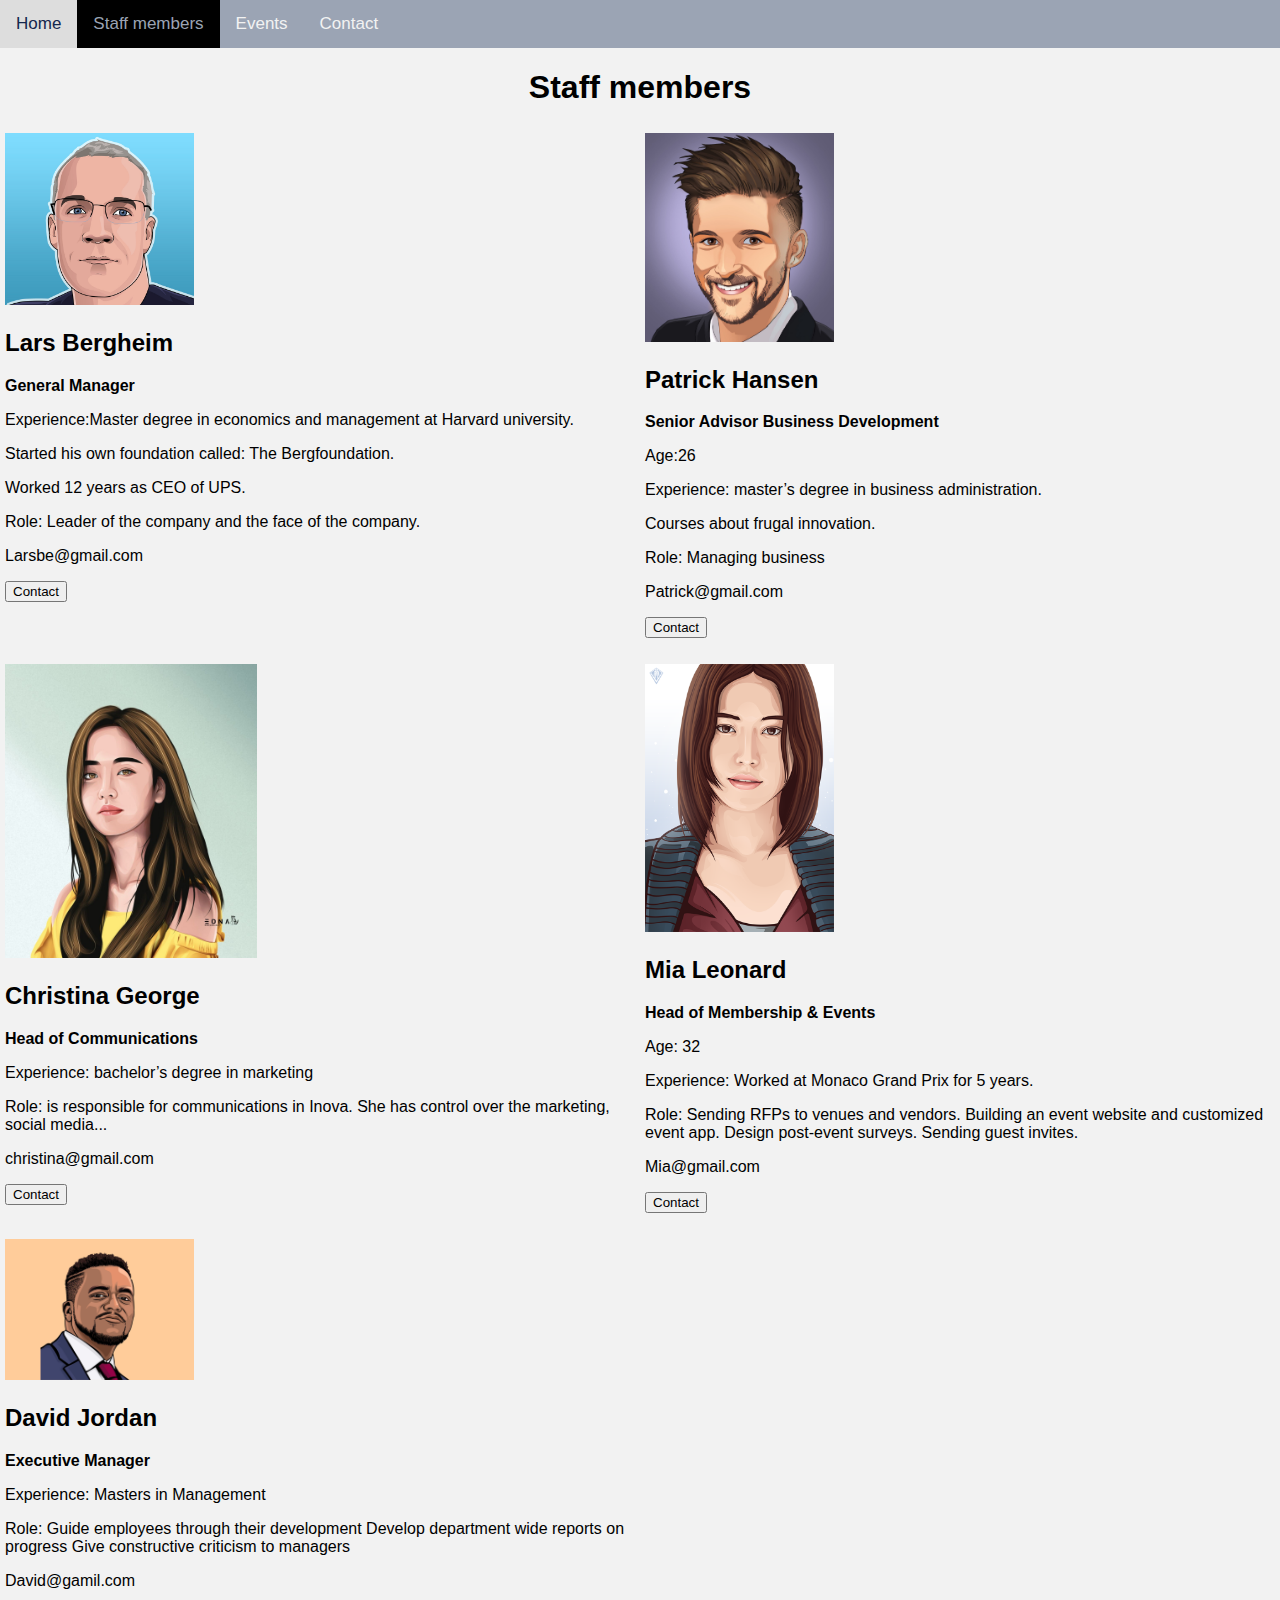
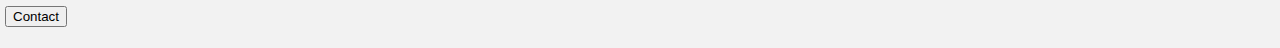
==== staffmembers.html @ c2ec55ef "Initial commit" ====
<!DOCTYPE html>
<html lang="en" dir="ltr">
  <head>
    <meta charset="utf-8">
    <link rel="stylesheet" href="css/staff.css">
    <title>Staff members</title>

  </head>
  <body>
    <div class="topnav">
  <a href="index.html">Home</a>
  <a class="active" href="staffmembers.html">Staff members</a>
  <a href="events.html">Events</a>
  <a href="contact.html">Contact</a>
  </div>

<h1>Staff members</h1>
<div class="row">
    <div class="card">
      <a href="#"> <img src="pictures/person1.jpg" alt="Lars-photo"style="width:30%" ></a>
      <h2>Lars Bergheim</h2>
        <p class="title"><b>General Manager</b></p>
      <p>Experience:Master degree in economics and management at    Harvard university.</p>
      <p>Started his own foundation called: The Bergfoundation.</p>
      <p>Worked 12 years as CEO of UPS.</p>
      <p> Role: Leader of the company and the face of the company.</p>
      <p>Larsbe@gmail.com</p>
      <p><button class="button">Contact</button></p>
    </div>

    <div class="card">
      <a href="#"> <img src="pictures/person2.jpg" alt="Patrick-photo"style="width:30%"> </a>
      <h2>Patrick Hansen</h2>
      <p class="title"><b>Senior Advisor Business Development</b></p>
      <p>Age:26</p>
      <p> Experience: master’s degree in business administration.</p>
         <p>Courses about frugal innovation.</p>
        <p>Role: Managing business</p>
      <p>Patrick@gmail.com</p>
      <p><button class="button">Contact</button></p>
    </div>
</div>
    <div class="card">
      <a href="#"> <img src="pictures/person3.jpg" alt="Christina-photo" style="width:40%"></a>
        <h2>Christina George</h2>
        <p class="title"><b>Head of Communications</b>
        </p>
        <p>Experience: bachelor’s degree in marketing</p>
        <p>Role: is responsible for communications in Inova. She has control over the marketing, social media...
        </p>
        <p>christina@gmail.com</p>
        <p><button class="button">Contact</button></p>
    </div>
    <div class="card">
      <a href="#"> <img src="pictures/person4.png" alt="Mia-photo"style="width:30%"></a>
        <h2>Mia Leonard</h2>
        <p class="title"><b>Head of Membership & Events</b>
        </p>
        <p>Age: 32</p>
         <p> Experience: Worked at Monaco Grand Prix for 5 years.</p>
        <p>Role: Sending RFPs to venues and vendors. Building an event website and customized event app.
          Design post-event surveys.
          Sending guest invites.
        </p>
        <p>Mia@gmail.com</p>
        <p><button class="button">Contact</button></p>
      </div>

    <div class="card">
      <a href="#"> <img src="pictures/person5.jpg" alt="David-photo" style="width:30%"></a>
        <h2>David Jordan</h2>
        <p class="title"> <b>Executive Manager</b>
        </p>
<p> Experience: Masters in Management </p>
        <p> Role: Guide employees through their development
            Develop department wide reports on progress
            Give constructive criticism to managers</p>
        <p>David@gamil.com</p>
        <p><button class="button">Contact</button></p>
      </div>


    </div>
  </body>
</html>
---- css/staff.css ----
body{
margin:0;
padding:0;
background: #f2f2f2;
 font-family: sans-serif;
}
* {
  box-sizing: border-box;
}

h1{
 text-align: center;
}

/* Add a ** background color to the top navigation */
.topnav {
  background-color: #9ba4b4;
  overflow: hidden;
}

/* Style the links inside the navigation bar */
.topnav a {
  float: left;
  color: #f2f2f2;
  text-align: center;
  padding: 14px 16px;
  text-decoration: none;
  font-size: 17px;
}

/* Change the color of links on hover */
.topnav a:hover {
  background-color: #ddd;
  color: #14274e;
}

/* Add a color to the active/current link */
.topnav .active {
  background-color: black;
  color: #9ba4b4;
}

/* Three columns side by side */


/*.card{
display:inline-block;
margin:0 20px;
width:160px;
height:160px;
overflow:hidden;
border-radius:50%;
 float: left;

  padding: 5px;*/
.card{
float: left;
  width: 50%;
  padding: 5px;
}

.card a img{
width:100%
}

/* Clearfix (clear floats) */
.row::after {
  content: "";
  clear: both;
  display: table;


/* Display the columns below each other instead of side by side on small screens */
@media screen and (max-width: 300px) {
  .card {
    width:30%;
    hight:40%;
    display: inline-block;
    margin: 0 20px;
    border-radius:50%;
  }
}

/* Add some shadows to create a card effect */
.card {
margin-bottom:30px;
}

/* Some left and right padding inside the container */
.container {
  padding: 0 16px;
}

/* Clear floats */
.container::after, .row::after {
  content: "";
  clear: both;
  display: table;
}

.title {
  color: grey;
}

.button {
  border: none;
  outline: 0;
  display: inline-block;
  padding: 8px;
  color: white;
  background-color: #000;
  text-align: center;
  cursor: pointer;
  width: 30%;
}

.button:hover {
  background-color: #555;
}
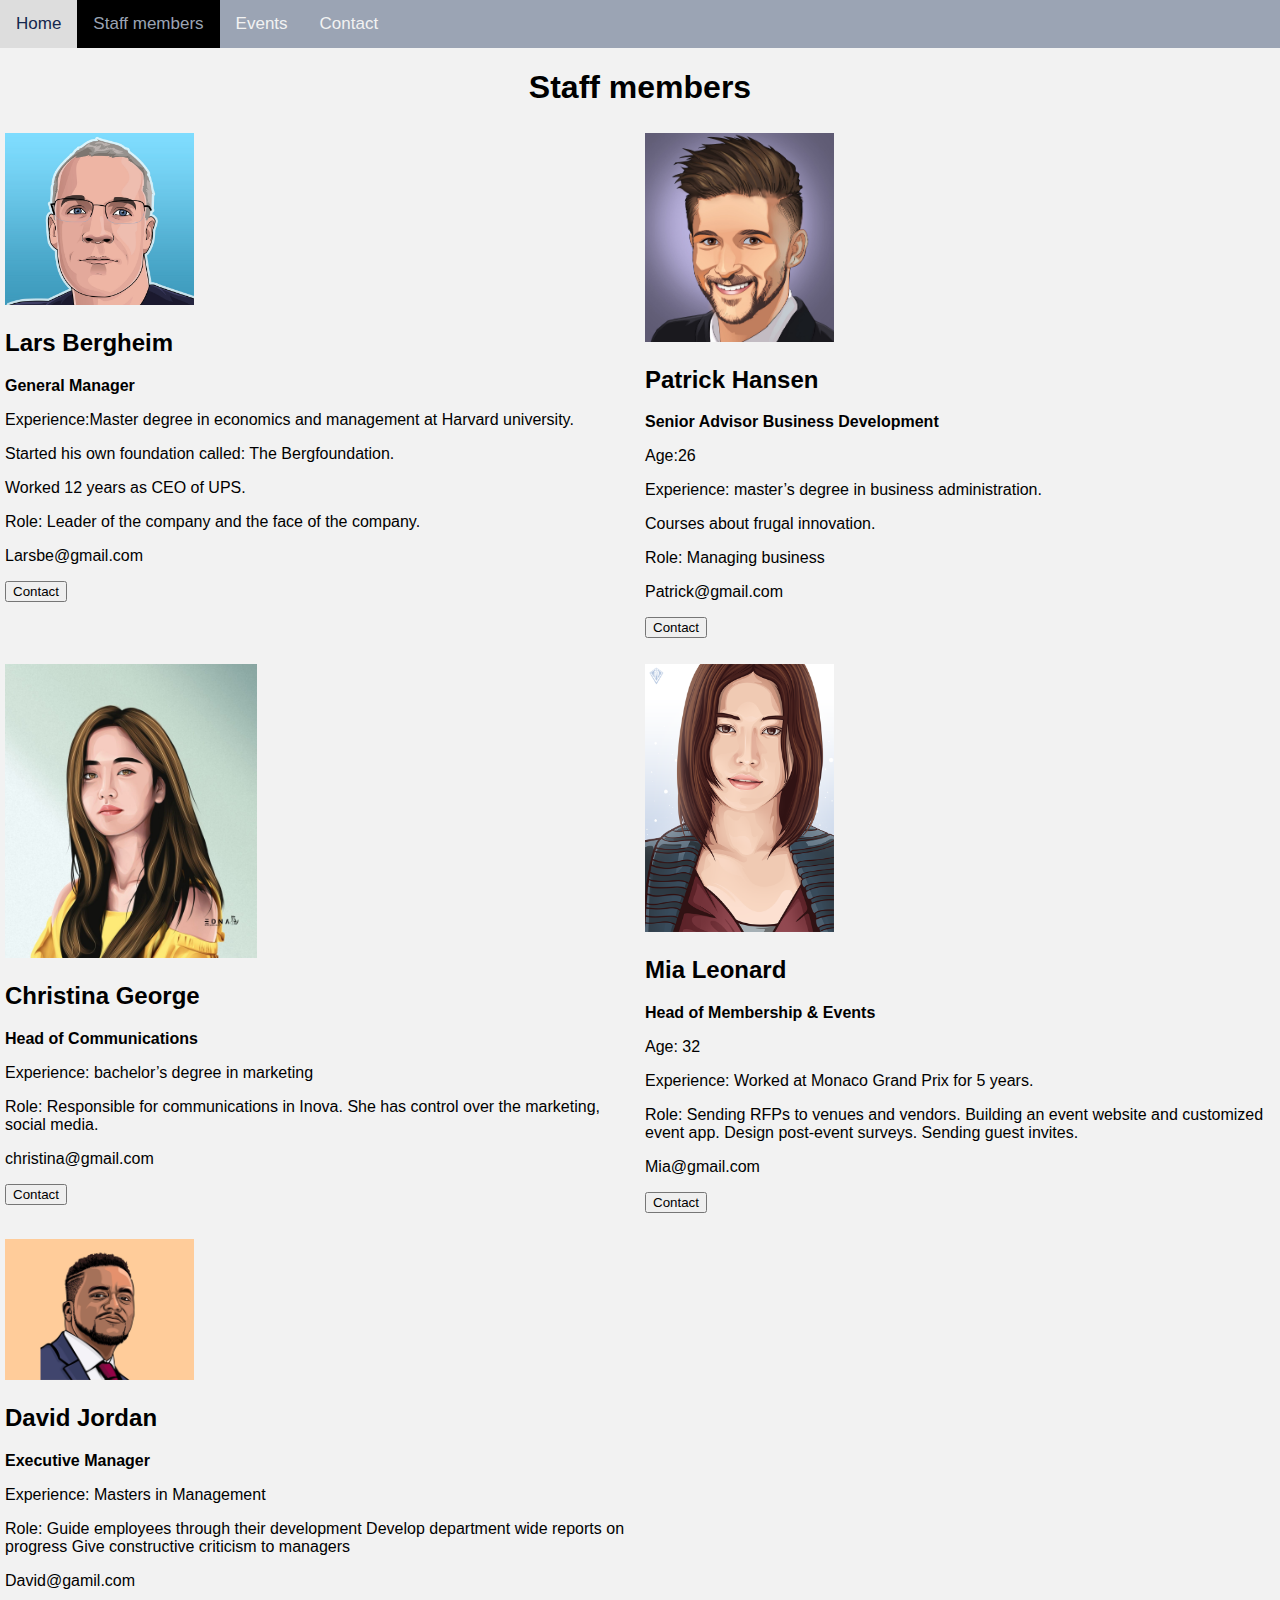
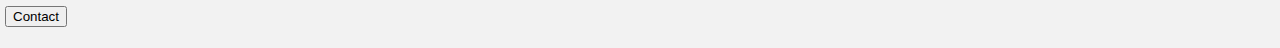
==== commit c4e06915: "Update staffmembers.html" ====
--- a/staffmembers.html
+++ b/staffmembers.html
@@ -46,7 +46,7 @@
         <p class="title"><b>Head of Communications</b>
         </p>
         <p>Experience: bachelor’s degree in marketing</p>
-        <p>Role: is responsible for communications in Inova. She has control over the marketing, social media...
+        <p>Role: Responsible for communications in Inova. She has control over the marketing, social media.
         </p>
         <p>christina@gmail.com</p>
         <p><button class="button">Contact</button></p>
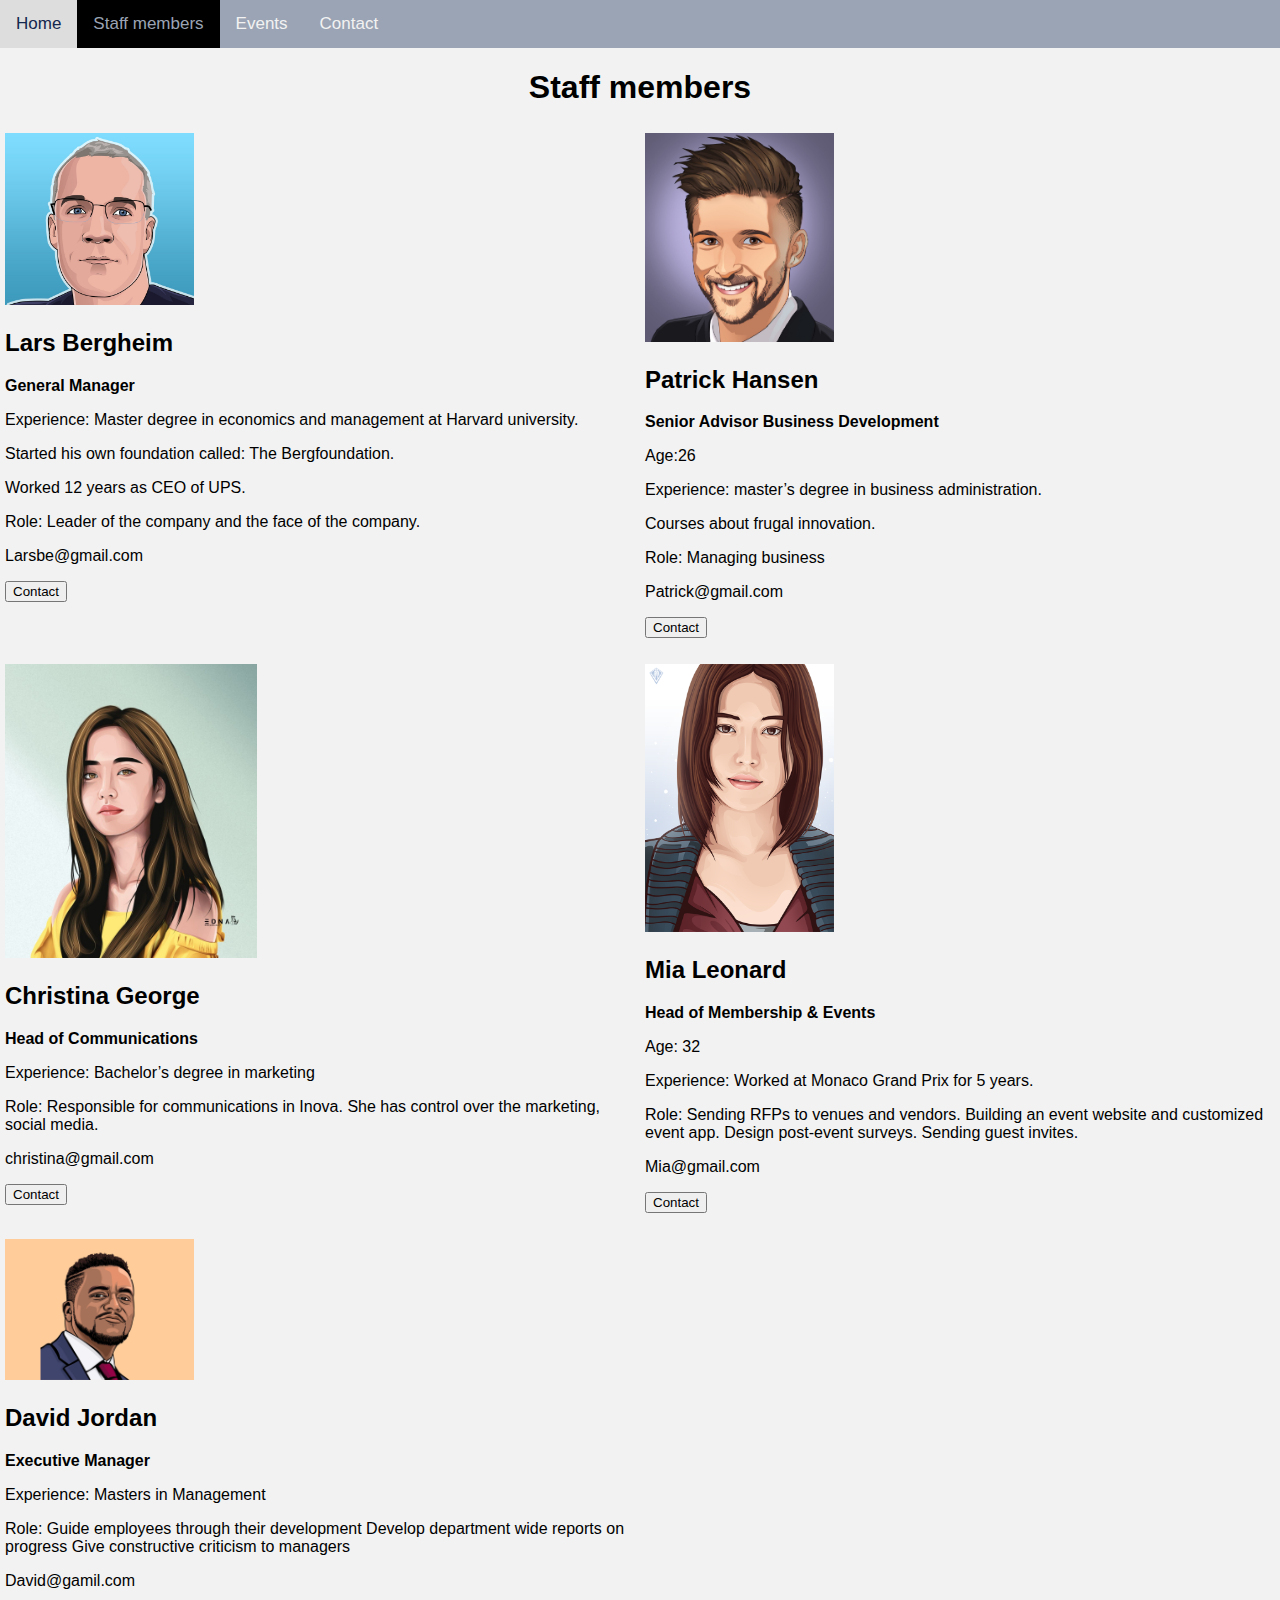
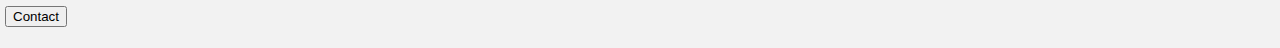
==== commit 47faec71: "Update staffmembers.html" ====
--- a/staffmembers.html
+++ b/staffmembers.html
@@ -20,10 +20,10 @@
       <a href="#"> <img src="pictures/person1.jpg" alt="Lars-photo"style="width:30%" ></a>
       <h2>Lars Bergheim</h2>
         <p class="title"><b>General Manager</b></p>
-      <p>Experience:Master degree in economics and management at    Harvard university.</p>
+      <p>Experience: Master degree in economics and management at Harvard university.</p>
       <p>Started his own foundation called: The Bergfoundation.</p>
       <p>Worked 12 years as CEO of UPS.</p>
-      <p> Role: Leader of the company and the face of the company.</p>
+      <p>Role: Leader of the company and the face of the company.</p>
       <p>Larsbe@gmail.com</p>
       <p><button class="button">Contact</button></p>
     </div>
@@ -45,7 +45,7 @@
         <h2>Christina George</h2>
         <p class="title"><b>Head of Communications</b>
         </p>
-        <p>Experience: bachelor’s degree in marketing</p>
+        <p>Experience: Bachelor’s degree in marketing</p>
         <p>Role: Responsible for communications in Inova. She has control over the marketing, social media.
         </p>
         <p>christina@gmail.com</p>
